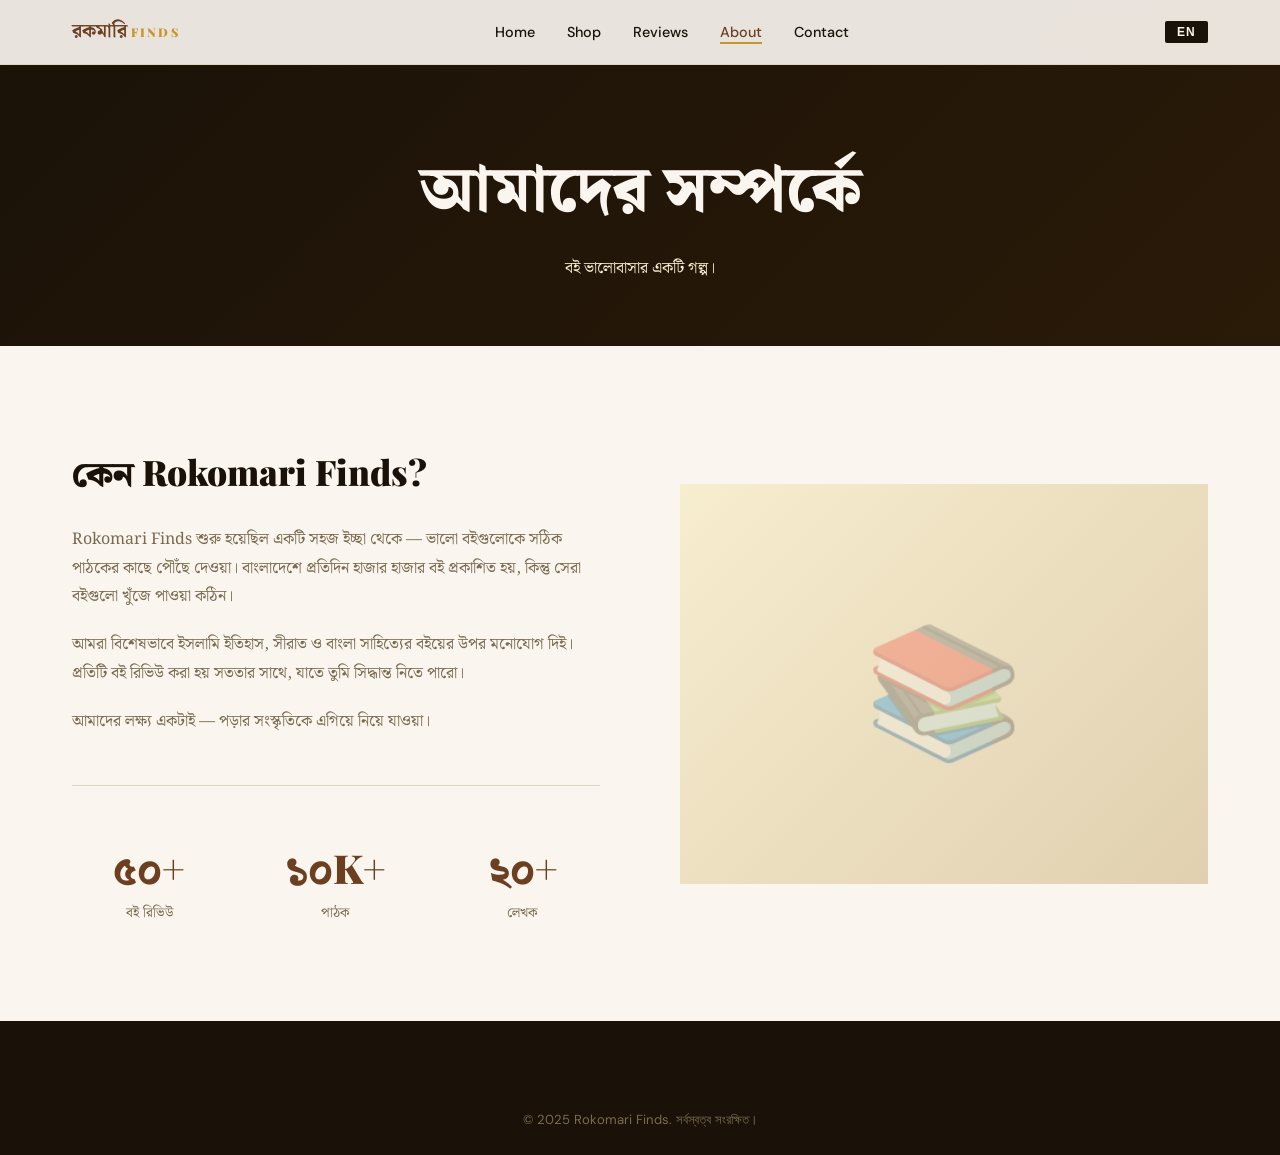
==== about.html @ fe4c518a "Bookshop files" ====
<!DOCTYPE html>
<html lang="bn">
<head>
  <meta charset="UTF-8"/>
  <meta name="viewport" content="width=device-width, initial-scale=1.0"/>
  <title>About — Rokomari Finds</title>
  <link rel="preconnect" href="https://fonts.googleapis.com">
  <link href="https://fonts.googleapis.com/css2?family=Playfair+Display:ital,wght@0,400;0,700;0,900;1,400&family=Noto+Serif+Bengali:wght@400;600;700&family=DM+Sans:wght@300;400;500&display=swap" rel="stylesheet">
  <link rel="stylesheet" href="style.css">
</head>
<body>

<nav class="navbar" id="navbar">
  <div class="nav-inner">
    <a href="index.html" class="logo">
      <span class="logo-bn">রকমারি</span><span class="logo-en">FINDS</span>
    </a>
    <ul class="nav-links" id="navLinks">
      <li><a href="index.html">Home</a></li>
      <li><a href="shop.html">Shop</a></li>
      <li><a href="blog.html">Reviews</a></li>
      <li><a href="about.html" class="active">About</a></li>
      <li><a href="contact.html">Contact</a></li>
    </ul>
    <div class="nav-right">
      <button class="lang-toggle" id="langToggle" onclick="toggleLang()">EN</button>
      <button class="hamburger" id="hamburger" onclick="toggleMenu()">&#9776;</button>
    </div>
  </div>
</nav>

<section class="page-hero">
  <div class="container">
    <h1 data-bn="আমাদের সম্পর্কে" data-en="About Us">আমাদের সম্পর্কে</h1>
    <p data-bn="বই ভালোবাসার একটি গল্প।" data-en="A story born from love of books.">বই ভালোবাসার একটি গল্প।</p>
  </div>
</section>

<section class="section">
  <div class="container">
    <div class="about-grid">
      <div class="about-text">
        <h2 data-bn="কেন Rokomari Finds?" data-en="Why Rokomari Finds?">কেন Rokomari Finds?</h2>
        <p data-bn="Rokomari Finds শুরু হয়েছিল একটি সহজ ইচ্ছা থেকে — ভালো বইগুলোকে সঠিক পাঠকের কাছে পৌঁছে দেওয়া। বাংলাদেশে প্রতিদিন হাজার হাজার বই প্রকাশিত হয়, কিন্তু সেরা বইগুলো খুঁজে পাওয়া কঠিন।" data-en="Rokomari Finds started from a simple desire — to connect great books with the right readers. Thousands of books are published in Bangladesh every day, but finding the best ones is hard.">Rokomari Finds শুরু হয়েছিল একটি সহজ ইচ্ছা থেকে — ভালো বইগুলোকে সঠিক পাঠকের কাছে পৌঁছে দেওয়া।</p>
        <p data-bn="আমরা বিশেষভাবে ইসলামি ইতিহাস, সীরাত ও বাংলা সাহিত্যের বইয়ের উপর মনোযোগ দিই। প্রতিটি বই রিভিউ করা হয় সততার সাথে, যাতে তুমি সিদ্ধান্ত নিতে পারো।" data-en="We focus especially on Islamic history, Seerah, and Bengali literature. Every book is reviewed honestly so you can make an informed choice.">আমরা বিশেষভাবে ইসলামি ইতিহাস, সীরাত ও বাংলা সাহিত্যের বইয়ের উপর মনোযোগ দিই।</p>
        <p data-bn="আমাদের লক্ষ্য একটাই — পড়ার সংস্কৃতিকে এগিয়ে নিয়ে যাওয়া।" data-en="Our goal is simple — to advance the culture of reading.">আমাদের লক্ষ্য একটাই — পড়ার সংস্কৃতিকে এগিয়ে নিয়ে যাওয়া।</p>
        <div class="stats-row">
          <div class="stat-item">
            <div class="stat-num">৫০+</div>
            <div class="stat-label" data-bn="বই রিভিউ" data-en="Book Reviews">বই রিভিউ</div>
          </div>
          <div class="stat-item">
            <div class="stat-num">১০K+</div>
            <div class="stat-label" data-bn="পাঠক" data-en="Readers">পাঠক</div>
          </div>
          <div class="stat-item">
            <div class="stat-num">২০+</div>
            <div class="stat-label" data-bn="লেখক" data-en="Authors">লেখক</div>
          </div>
        </div>
      </div>
      <div class="about-visual">📚</div>
    </div>
  </div>
</section>

<footer class="footer">
  <div class="container">
    <div class="footer-bottom">
      <p>© 2025 Rokomari Finds. <span data-bn="সর্বস্বত্ব সংরক্ষিত।" data-en="All rights reserved.">সর্বস্বত্ব সংরক্ষিত।</span></p>
    </div>
  </div>
</footer>

<script src="data.js"></script>
<script src="main.js"></script>
</body>
</html>
---- style.css ----
/* ===== ROKOMARI FINDS — STYLESHEET ===== */

:root {
  --cream: #faf6ef;
  --warm-white: #fffdf8;
  --ink: #1a1208;
  --brown: #6b3f1f;
  --gold: #c9952a;
  --gold-light: #f0d080;
  --rust: #b84c2a;
  --sage: #4a6741;
  --pale-gold: #f7edcf;
  --border: #e0d5c0;
  --muted: #7a6a50;
  --shadow: rgba(26,18,8,0.10);
  --font-display: 'Playfair Display', 'Noto Serif Bengali', serif;
  --font-bn: 'Noto Serif Bengali', serif;
  --font-body: 'DM Sans', sans-serif;
}

*, *::before, *::after { box-sizing: border-box; margin: 0; padding: 0; }

html { scroll-behavior: smooth; }

body {
  background: var(--cream);
  color: var(--ink);
  font-family: var(--font-body);
  overflow-x: hidden;
  font-size: 16px;
  line-height: 1.7;
}

/* ===== NAVBAR ===== */
.navbar {
  position: fixed; top: 0; left: 0; right: 0; z-index: 100;
  background: rgba(250,246,239,0.92);
  backdrop-filter: blur(12px);
  border-bottom: 1px solid var(--border);
  transition: box-shadow 0.3s;
}
.navbar.scrolled { box-shadow: 0 2px 20px var(--shadow); }
.nav-inner {
  max-width: 1200px; margin: 0 auto;
  display: flex; align-items: center; justify-content: space-between;
  padding: 0 2rem; height: 64px;
}
.logo {
  text-decoration: none;
  display: flex; align-items: baseline; gap: 4px;
}
.logo-bn {
  font-family: var(--font-bn);
  font-size: 1.2rem; font-weight: 700;
  color: var(--brown);
}
.logo-en {
  font-family: var(--font-display);
  font-size: 0.75rem; font-weight: 900;
  letter-spacing: 0.18em;
  color: var(--gold);
  text-transform: uppercase;
}
.nav-links {
  display: flex; list-style: none; gap: 2rem;
}
.nav-links a {
  text-decoration: none; color: var(--ink);
  font-size: 0.9rem; font-weight: 500;
  transition: color 0.2s;
  position: relative;
}
.nav-links a::after {
  content: ''; position: absolute; bottom: -3px; left: 0;
  width: 0; height: 2px; background: var(--gold);
  transition: width 0.3s;
}
.nav-links a:hover::after, .nav-links a.active::after { width: 100%; }
.nav-links a:hover, .nav-links a.active { color: var(--brown); }
.nav-right { display: flex; align-items: center; gap: 1rem; }
.lang-toggle {
  background: var(--ink); color: var(--cream);
  border: none; padding: 4px 12px;
  font-size: 0.75rem; font-weight: 700;
  letter-spacing: 0.1em; cursor: pointer;
  border-radius: 2px; transition: background 0.2s;
}
.lang-toggle:hover { background: var(--gold); color: var(--ink); }
.hamburger {
  display: none; background: none; border: none;
  font-size: 1.4rem; cursor: pointer; color: var(--ink);
}

/* ===== HERO ===== */
.hero {
  min-height: 100vh;
  padding: 100px 2rem 4rem;
  display: flex; align-items: center; justify-content: center;
  position: relative; overflow: hidden;
  background: linear-gradient(135deg, var(--cream) 0%, var(--pale-gold) 60%, #f0e8d0 100%);
}
.hero-bg-text {
  position: absolute; top: 50%; left: 50%; transform: translate(-50%,-50%);
  font-family: var(--font-display);
  font-size: clamp(8rem, 20vw, 22rem);
  font-weight: 900; color: rgba(201,149,42,0.07);
  white-space: nowrap; pointer-events: none; user-select: none;
  letter-spacing: -0.02em;
}
.hero-content {
  max-width: 620px; z-index: 2; flex: 1;
  animation: fadeUp 0.9s ease both;
}
.hero-tag {
  display: inline-block;
  background: var(--gold);
  color: var(--ink); font-size: 0.78rem;
  font-weight: 700; letter-spacing: 0.12em;
  text-transform: uppercase; padding: 5px 14px;
  margin-bottom: 1.5rem;
}
.hero-title {
  font-family: var(--font-display);
  font-size: clamp(2.8rem, 6vw, 5rem);
  font-weight: 900; line-height: 1.08;
  color: var(--ink); margin-bottom: 1.5rem;
  display: flex; flex-direction: column; gap: 0;
}
.hero-title .italic-serif { font-style: italic; color: var(--brown); }
.hero-sub {
  font-family: var(--font-bn);
  font-size: 1.05rem; color: var(--muted);
  margin-bottom: 2.5rem; max-width: 480px;
}
.hero-cta { display: flex; gap: 1rem; flex-wrap: wrap; }

/* ===== BUTTONS ===== */
.btn-primary {
  display: inline-block; text-decoration: none;
  background: var(--ink); color: var(--cream);
  padding: 14px 32px; font-size: 0.9rem; font-weight: 600;
  letter-spacing: 0.05em;
  transition: background 0.2s, transform 0.15s;
}
.btn-primary:hover { background: var(--brown); transform: translateY(-2px); }
.btn-ghost {
  display: inline-block; text-decoration: none;
  background: transparent; color: var(--ink);
  padding: 13px 30px; font-size: 0.9rem; font-weight: 600;
  border: 2px solid var(--ink);
  transition: all 0.2s;
}
.btn-ghost:hover { background: var(--ink); color: var(--cream); }

/* ===== BOOK STACK VISUAL ===== */
.hero-visual {
  flex: 0 0 auto; display: flex; align-items: center; justify-content: center;
  z-index: 2; padding-left: 4rem;
}
.book-stack {
  position: relative; width: 200px; height: 300px;
}
.book {
  position: absolute;
  border-radius: 3px 6px 6px 3px;
  display: flex; align-items: center; justify-content: center;
  box-shadow: 4px 4px 20px rgba(0,0,0,0.2);
  writing-mode: vertical-rl; text-orientation: mixed;
  font-family: var(--font-bn); font-size: 0.75rem;
  font-weight: 700; color: white; padding: 12px 8px;
  cursor: default;
}
.book span { transform: rotate(180deg); }
.b1 { width: 44px; height: 260px; background: #1a3a5c; left: 10px; top: 20px; transform: rotate(-3deg); transition: transform 0.3s; }
.b2 { width: 44px; height: 240px; background: var(--brown); left: 58px; top: 30px; transform: rotate(2deg); transition: transform 0.3s; }
.b3 { width: 44px; height: 270px; background: var(--sage); left: 106px; top: 15px; transform: rotate(-1deg); transition: transform 0.3s; }
.b4 { width: 44px; height: 250px; background: var(--rust); left: 152px; top: 25px; transform: rotate(3deg); transition: transform 0.3s; }
.book:hover { transform: rotate(0deg) translateY(-8px) !important; }

.hero-scroll {
  position: absolute; bottom: 2rem; left: 50%; transform: translateX(-50%);
}
.hero-scroll span {
  display: block; width: 2px; height: 60px;
  background: linear-gradient(to bottom, var(--gold), transparent);
  animation: scrollPulse 1.8s ease-in-out infinite;
}

/* ===== MARQUEE ===== */
.marquee-bar {
  background: var(--ink); color: var(--gold-light);
  padding: 12px 0; overflow: hidden;
}
.marquee-track {
  display: flex; gap: 2rem;
  animation: marquee 30s linear infinite;
  white-space: nowrap;
  font-size: 0.78rem; font-weight: 700;
  letter-spacing: 0.12em; text-transform: uppercase;
}
.marquee-track span { flex-shrink: 0; }

/* ===== SECTIONS ===== */
.section { padding: 6rem 0; }
.container { max-width: 1200px; margin: 0 auto; padding: 0 2rem; }
.section-head {
  margin-bottom: 3rem;
  display: flex; flex-direction: column; gap: 0.5rem;
}
.section-label {
  font-size: 0.72rem; font-weight: 700;
  letter-spacing: 0.2em; text-transform: uppercase;
  color: var(--gold);
}
.section-head h2 {
  font-family: var(--font-display);
  font-size: clamp(1.8rem, 3.5vw, 2.8rem);
  font-weight: 900; color: var(--ink);
  line-height: 1.1;
}

/* ===== BOOKS GRID ===== */
.books-grid {
  display: grid;
  grid-template-columns: repeat(auto-fill, minmax(220px, 1fr));
  gap: 2rem;
  margin-bottom: 3rem;
}
.book-card {
  background: var(--warm-white);
  border: 1px solid var(--border);
  overflow: hidden;
  transition: transform 0.25s, box-shadow 0.25s;
  cursor: pointer;
}
.book-card:hover {
  transform: translateY(-6px);
  box-shadow: 0 16px 40px var(--shadow);
}
.book-cover {
  height: 200px; overflow: hidden;
  background: linear-gradient(135deg, var(--pale-gold), #e8dcc0);
  display: flex; align-items: center; justify-content: center;
  position: relative;
}
.book-cover-inner {
  width: 110px; height: 160px;
  display: flex; align-items: center; justify-content: center;
  box-shadow: 6px 6px 20px rgba(0,0,0,0.25);
  font-family: var(--font-bn);
  font-size: 0.75rem; font-weight: 700;
  color: white; text-align: center; padding: 10px;
  border-radius: 2px 4px 4px 2px;
}
.book-info { padding: 1rem; }
.book-category {
  font-size: 0.68rem; font-weight: 700;
  letter-spacing: 0.1em; text-transform: uppercase;
  color: var(--gold); margin-bottom: 0.3rem;
}
.book-title {
  font-family: var(--font-display);
  font-size: 1rem; font-weight: 700;
  color: var(--ink); margin-bottom: 0.2rem;
  line-height: 1.3;
}
.book-author {
  font-size: 0.82rem; color: var(--muted);
  margin-bottom: 0.8rem;
}
.book-price {
  display: flex; align-items: center; justify-content: space-between;
}
.price { font-weight: 800; color: var(--brown); font-size: 1rem; }
.btn-small {
  background: var(--ink); color: var(--cream);
  border: none; padding: 6px 14px;
  font-size: 0.78rem; font-weight: 600;
  cursor: pointer; transition: background 0.2s;
  text-decoration: none;
}
.btn-small:hover { background: var(--brown); }

/* ===== QUOTE BAND ===== */
.quote-band {
  background: var(--ink); color: var(--cream);
  padding: 5rem 2rem; text-align: center;
}
.quote-band blockquote {
  max-width: 700px; margin: 0 auto; position: relative;
}
.quote-mark {
  font-family: var(--font-display);
  font-size: 8rem; line-height: 0.5;
  color: var(--gold); opacity: 0.3;
  position: absolute; top: 0; left: -2rem;
}
.quote-band p {
  font-family: var(--font-display);
  font-size: clamp(1.2rem, 2.5vw, 1.8rem);
  font-style: italic; font-weight: 400;
  color: var(--pale-gold); line-height: 1.5;
}

/* ===== REVIEWS GRID ===== */
.reviews-grid {
  display: grid;
  grid-template-columns: repeat(auto-fill, minmax(320px, 1fr));
  gap: 2rem; margin-bottom: 3rem;
}
.review-card {
  background: var(--warm-white);
  border: 1px solid var(--border);
  padding: 2rem; position: relative;
  transition: transform 0.25s, box-shadow 0.25s;
}
.review-card:hover {
  transform: translateY(-4px);
  box-shadow: 0 12px 30px var(--shadow);
}
.review-tag {
  font-size: 0.68rem; font-weight: 700;
  letter-spacing: 0.15em; text-transform: uppercase;
  color: var(--rust); margin-bottom: 0.8rem;
  display: block;
}
.review-title {
  font-family: var(--font-display);
  font-size: 1.15rem; font-weight: 700;
  color: var(--ink); margin-bottom: 0.3rem;
  line-height: 1.3;
}
.review-book-name {
  font-size: 0.82rem; color: var(--muted);
  margin-bottom: 1rem;
}
.review-excerpt {
  font-family: var(--font-bn);
  font-size: 0.9rem; color: var(--muted);
  line-height: 1.7; margin-bottom: 1.2rem;
}
.review-footer {
  display: flex; align-items: center; justify-content: space-between;
}
.review-stars { color: var(--gold); letter-spacing: 2px; font-size: 0.8rem; }
.read-more {
  font-size: 0.8rem; font-weight: 700;
  color: var(--brown); text-decoration: none;
  border-bottom: 1px solid var(--gold);
  padding-bottom: 1px; transition: color 0.2s;
}
.read-more:hover { color: var(--rust); }

/* ===== NEWSLETTER ===== */
.newsletter-section { padding: 5rem 0; background: var(--pale-gold); }
.newsletter-card {
  display: flex; align-items: center; justify-content: space-between;
  gap: 3rem; flex-wrap: wrap;
  padding: 3rem; background: white;
  border: 2px solid var(--border);
}
.nl-text h3 {
  font-family: var(--font-display);
  font-size: 1.5rem; font-weight: 800;
  color: var(--ink); margin-bottom: 0.5rem;
}
.nl-text p { font-family: var(--font-bn); color: var(--muted); }
.nl-form { display: flex; gap: 0; flex-wrap: wrap; }
.nl-form input {
  padding: 14px 18px; border: 2px solid var(--ink);
  border-right: none; font-size: 0.9rem;
  background: var(--cream); min-width: 260px;
  outline: none; font-family: var(--font-bn);
}
.nl-form button {
  background: var(--ink); color: var(--cream);
  border: 2px solid var(--ink); padding: 14px 24px;
  font-size: 0.9rem; font-weight: 700;
  cursor: pointer; font-family: var(--font-bn);
  transition: background 0.2s;
}
.nl-form button:hover { background: var(--brown); border-color: var(--brown); }

/* ===== FOOTER ===== */
.footer { background: var(--ink); color: #c8bca6; padding: 4rem 0 0; }
.footer-top {
  display: grid; grid-template-columns: 2fr 1fr 1fr;
  gap: 3rem; padding-bottom: 3rem;
  border-bottom: 1px solid rgba(255,255,255,0.1);
}
.footer-brand .logo { margin-bottom: 1rem; }
.footer-brand p { font-family: var(--font-bn); font-size: 0.9rem; line-height: 1.7; }
.footer-links h4, .footer-social h4 {
  font-family: var(--font-display); color: var(--pale-gold);
  font-size: 0.9rem; font-weight: 700;
  letter-spacing: 0.1em; text-transform: uppercase;
  margin-bottom: 1.2rem;
}
.footer-links ul { list-style: none; display: flex; flex-direction: column; gap: 0.6rem; }
.footer-links a {
  text-decoration: none; color: #c8bca6;
  font-size: 0.9rem; transition: color 0.2s;
  font-family: var(--font-bn);
}
.footer-links a:hover { color: var(--gold-light); }
.social-links { display: flex; flex-direction: column; gap: 0.6rem; }
.social-btn {
  display: inline-block; text-decoration: none;
  color: var(--ink); background: var(--pale-gold);
  padding: 6px 16px; font-size: 0.78rem; font-weight: 700;
  letter-spacing: 0.05em; transition: background 0.2s;
  width: fit-content;
}
.social-btn:hover { background: var(--gold); }
.footer-bottom {
  padding: 1.5rem 0; text-align: center;
  font-size: 0.82rem; color: #7a6a50;
}

/* ===== UTILITY ===== */
.center-cta { text-align: center; }

/* ===== ANIMATIONS ===== */
@keyframes fadeUp {
  from { opacity: 0; transform: translateY(30px); }
  to { opacity: 1; transform: translateY(0); }
}
@keyframes marquee {
  from { transform: translateX(0); }
  to { transform: translateX(-50%); }
}
@keyframes scrollPulse {
  0%, 100% { opacity: 1; transform: scaleY(1); }
  50% { opacity: 0.3; transform: scaleY(0.6); }
}

/* ===== PAGE HERO (inner pages) ===== */
.page-hero {
  padding: 130px 2rem 4rem;
  background: linear-gradient(135deg, var(--ink) 0%, #2a1a08 100%);
  color: var(--cream); text-align: center;
}
.page-hero h1 {
  font-family: var(--font-display);
  font-size: clamp(2.5rem, 5vw, 4rem);
  font-weight: 900; margin-bottom: 1rem;
}
.page-hero p { font-family: var(--font-bn); color: var(--pale-gold); }

/* ===== SHOP PAGE ===== */
.shop-filters {
  display: flex; gap: 1rem; flex-wrap: wrap;
  margin-bottom: 2.5rem; align-items: center;
}
.filter-btn {
  padding: 8px 20px; border: 2px solid var(--border);
  background: transparent; font-size: 0.82rem; font-weight: 600;
  cursor: pointer; transition: all 0.2s;
  font-family: var(--font-bn);
}
.filter-btn.active, .filter-btn:hover {
  background: var(--ink); color: var(--cream); border-color: var(--ink);
}
.search-bar {
  flex: 1; min-width: 200px;
  display: flex; gap: 0;
}
.search-bar input {
  flex: 1; padding: 10px 16px;
  border: 2px solid var(--border); border-right: none;
  font-size: 0.9rem; background: var(--warm-white);
  outline: none; font-family: var(--font-bn);
}
.search-bar button {
  background: var(--ink); color: var(--cream);
  border: 2px solid var(--ink); padding: 10px 18px;
  cursor: pointer; font-size: 0.9rem;
}

/* ===== BLOG PAGE ===== */
.blog-grid {
  display: grid;
  grid-template-columns: repeat(auto-fill, minmax(340px, 1fr));
  gap: 2.5rem;
}
.blog-card {
  background: var(--warm-white); border: 1px solid var(--border);
  overflow: hidden; transition: transform 0.25s, box-shadow 0.25s;
}
.blog-card:hover { transform: translateY(-5px); box-shadow: 0 14px 36px var(--shadow); }
.blog-card-img {
  height: 180px; overflow: hidden;
  background: linear-gradient(135deg, #1a3a5c, var(--brown));
  display: flex; align-items: center; justify-content: center;
}
.blog-card-img span {
  font-family: var(--font-display);
  font-size: 3rem; color: rgba(255,255,255,0.15);
  font-weight: 900;
}
.blog-card-body { padding: 1.5rem; }
.blog-meta { font-size: 0.72rem; color: var(--muted); margin-bottom: 0.6rem; letter-spacing: 0.05em; }
.blog-card-title {
  font-family: var(--font-display); font-size: 1.1rem;
  font-weight: 700; color: var(--ink); margin-bottom: 0.5rem; line-height: 1.3;
}
.blog-card-excerpt { font-family: var(--font-bn); font-size: 0.88rem; color: var(--muted); line-height: 1.7; margin-bottom: 1rem; }

/* ===== ABOUT PAGE ===== */
.about-grid { display: grid; grid-template-columns: 1fr 1fr; gap: 5rem; align-items: center; }
.about-text h2 { font-family: var(--font-display); font-size: 2.2rem; font-weight: 900; color: var(--ink); margin-bottom: 1.5rem; }
.about-text p { font-family: var(--font-bn); color: var(--muted); margin-bottom: 1.2rem; font-size: 1rem; line-height: 1.8; }
.about-visual {
  height: 400px; background: linear-gradient(135deg, var(--pale-gold), #e0d0b0);
  display: flex; align-items: center; justify-content: center;
  font-family: var(--font-display); font-size: 8rem;
  color: rgba(201,149,42,0.3);
}
.stats-row { display: grid; grid-template-columns: repeat(3, 1fr); gap: 2rem; margin-top: 3rem; padding-top: 3rem; border-top: 1px solid var(--border); }
.stat-item { text-align: center; }
.stat-num { font-family: var(--font-display); font-size: 2.5rem; font-weight: 900; color: var(--brown); }
.stat-label { font-family: var(--font-bn); font-size: 0.85rem; color: var(--muted); }

/* ===== CONTACT PAGE ===== */
.contact-grid { display: grid; grid-template-columns: 1fr 1.5fr; gap: 4rem; }
.contact-info h3 { font-family: var(--font-display); font-size: 1.5rem; font-weight: 700; margin-bottom: 1.5rem; }
.contact-item { display: flex; gap: 1rem; margin-bottom: 1.5rem; align-items: flex-start; }
.contact-icon { font-size: 1.3rem; }
.contact-details h4 { font-weight: 700; font-size: 0.9rem; margin-bottom: 0.2rem; }
.contact-details p { font-family: var(--font-bn); font-size: 0.88rem; color: var(--muted); }
.contact-form { display: flex; flex-direction: column; gap: 1rem; }
.form-group { display: flex; flex-direction: column; gap: 0.4rem; }
.form-group label { font-size: 0.82rem; font-weight: 700; color: var(--ink); font-family: var(--font-bn); }
.form-group input, .form-group textarea, .form-group select {
  padding: 12px 16px; border: 2px solid var(--border);
  font-size: 0.9rem; background: var(--warm-white);
  outline: none; font-family: var(--font-bn);
  transition: border-color 0.2s;
}
.form-group input:focus, .form-group textarea:focus { border-color: var(--gold); }
.form-group textarea { resize: vertical; min-height: 120px; }

/* ===== TOAST ===== */
.toast {
  position: fixed; bottom: 2rem; right: 2rem; z-index: 999;
  background: var(--ink); color: var(--pale-gold);
  padding: 14px 24px; font-family: var(--font-bn); font-size: 0.9rem;
  transform: translateY(100px); opacity: 0;
  transition: all 0.4s ease;
}
.toast.show { transform: translateY(0); opacity: 1; }

/* ===== RESPONSIVE ===== */
@media (max-width: 900px) {
  .hero { flex-direction: column; text-align: center; gap: 3rem; }
  .hero-visual { padding-left: 0; }
  .hero-sub { margin: 0 auto 2.5rem; }
  .hero-cta { justify-content: center; }
  .footer-top { grid-template-columns: 1fr 1fr; }
  .about-grid, .contact-grid { grid-template-columns: 1fr; }
  .about-visual { height: 200px; }
}
@media (max-width: 700px) {
  .nav-links { display: none; flex-direction: column; position: absolute; top: 64px; left: 0; right: 0; background: var(--cream); border-bottom: 1px solid var(--border); padding: 1rem 2rem; gap: 1rem; }
  .nav-links.open { display: flex; }
  .hamburger { display: block; }
  .footer-top { grid-template-columns: 1fr; }
  .newsletter-card { flex-direction: column; }
  .nl-form { flex-direction: column; }
  .nl-form input { border-right: 2px solid var(--ink); }
  .stats-row { grid-template-columns: 1fr; gap: 1.5rem; }
}
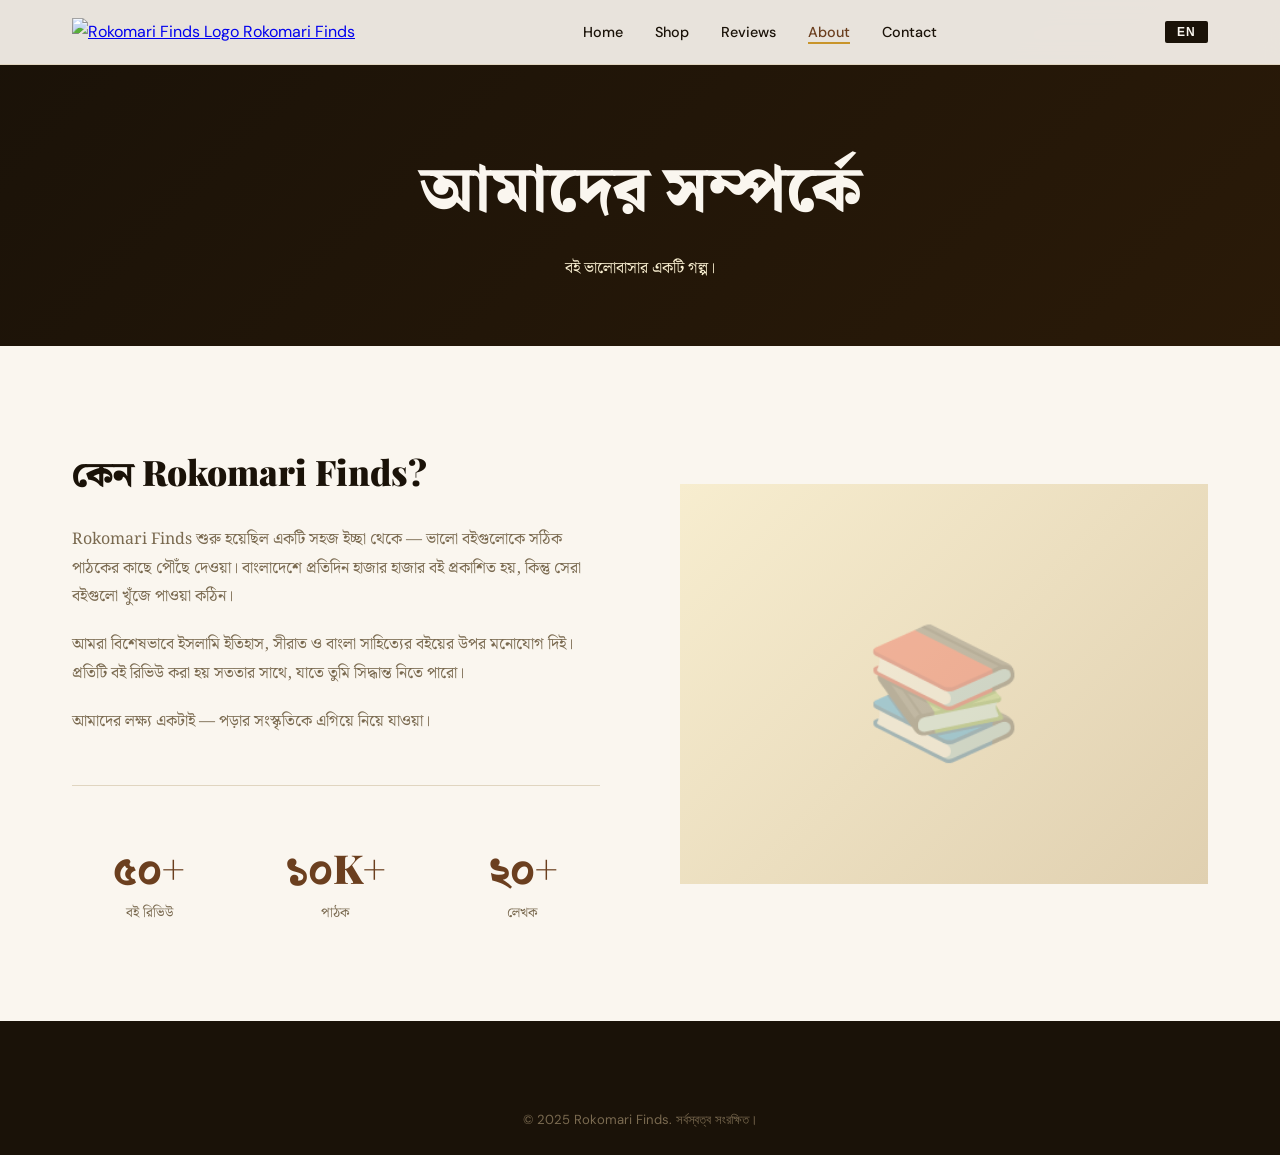
==== commit 4cea3020: "Update about.html" ====
--- a/about.html
+++ b/about.html
@@ -12,8 +12,9 @@
 
 <nav class="navbar" id="navbar">
   <div class="nav-inner">
-    <a href="index.html" class="logo">
-      <span class="logo-bn">রকমারি</span><span class="logo-en">FINDS</span>
+    <a href="index.html" class="logo-group">
+      <img src="logo.jpg" alt="Rokomari Finds Logo" class="main-nav-logo">
+      <span class="rokomari-finds-text">Rokomari Finds</span>
     </a>
     <ul class="nav-links" id="navLinks">
       <li><a href="index.html">Home</a></li>
--- a/style.css
+++ b/style.css
@@ -47,19 +47,24 @@
 }
 .logo {
   text-decoration: none;
-  display: flex; align-items: baseline; gap: 4px;
-}
-.logo-bn {
-  font-family: var(--font-bn);
-  font-size: 1.2rem; font-weight: 700;
-  color: var(--brown);
+  display: flex;
+  align-items: center; 
+  gap: 12px;           
+}
+.nav-logo-img {
+  width: 50px;         
+  height: auto;
+  padding-top: 5px;    
+  display: block;
 }
 .logo-en {
-  font-family: var(--font-display);
-  font-size: 0.75rem; font-weight: 900;
-  letter-spacing: 0.18em;
-  color: var(--gold);
-  text-transform: uppercase;
+  font-family: 'Cinzel', serif; 
+  font-size: 1.6rem;           
+  font-weight: 700;
+  color: #1a3055;               
+  text-transform: capitalize; 
+  margin-top: -3px;
+  letter-spacing: 0.5px;
 }
 .nav-links {
   display: flex; list-style: none; gap: 2rem;
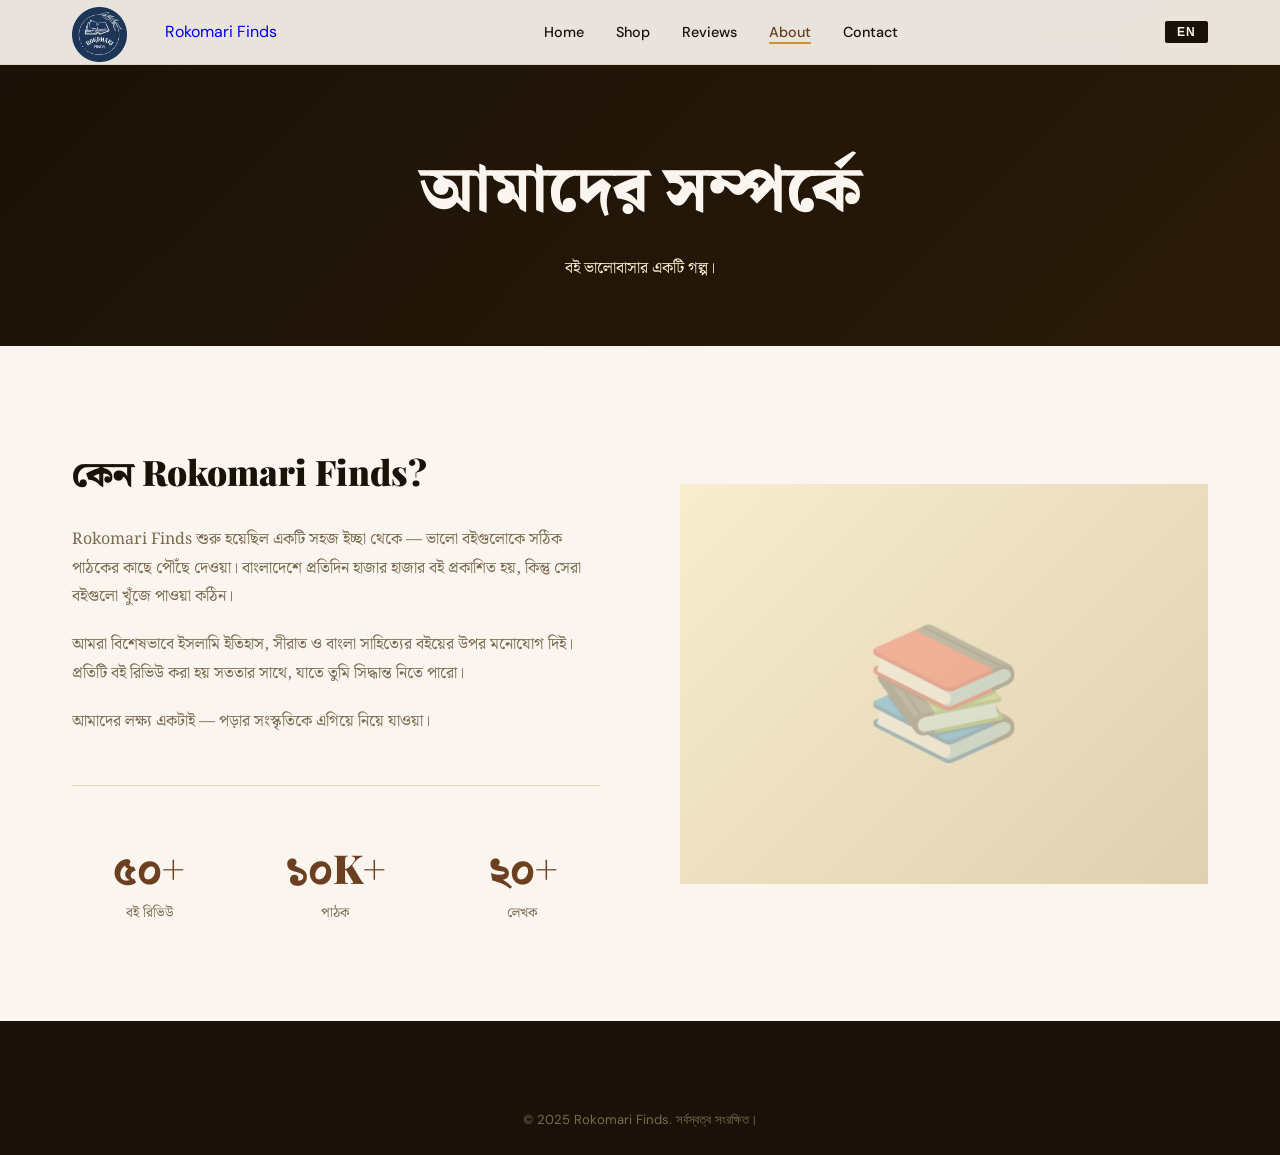
==== commit c01aa89d: "Update logo image and text in about.html" ====
--- a/about.html
+++ b/about.html
@@ -13,8 +13,8 @@
 <nav class="navbar" id="navbar">
   <div class="nav-inner">
     <a href="index.html" class="logo-group">
-      <img src="logo.jpg" alt="Rokomari Finds Logo" class="main-nav-logo">
-      <span class="rokomari-finds-text">Rokomari Finds</span>
+      <img src="logo.png" alt="Rokomari Finds Logo" class="main-nav-logo">
+      <span class="rokomari-finds">Rokomari Finds</span>
     </a>
     <ul class="nav-links" id="navLinks">
       <li><a href="index.html">Home</a></li>
--- a/style.css
+++ b/style.css
@@ -45,26 +45,27 @@
   display: flex; align-items: center; justify-content: space-between;
   padding: 0 2rem; height: 64px;
 }
-.logo {
+.logo-group {
   text-decoration: none;
-  display: flex;
-  align-items: center; 
-  gap: 12px;           
-}
-.nav-logo-img {
-  width: 50px;         
+  display: flex;         /* এটি লোগো এবং নামকে পাশাপাশি আনবে */
+  align-items: center;   /* এটি লোগো এবং নামকে উপর-নিচে সমান মাঝখানে রাখবে */
+  gap: 38px;             /* ১ সেমি দূরত্ব (প্রায় ৩৮ পিক্সেল) */
+  pointer-events: auto;
+}
+.main-nav-logo {
+  width: 55px;           /* লোগোর আকার */
   height: auto;
-  padding-top: 5px;    
   display: block;
-}
-.logo-en {
-  font-family: 'Cinzel', serif; 
-  font-size: 1.6rem;           
+  padding-top: 5px;      /* আপনার রিকোয়েস্ট অনুযায়ী লোগো সামান্য নিচে নামানো */
+}
+.rokomari-finds-text {
+  color: #1a3055;        /* লোগোর ডার্ক ব্লু কালার */
+  font-family: 'Playfair Display', serif; 
+  font-size: 1.8rem;     /* সাইজ সামান্য বাড়ানো হয়েছে */
   font-weight: 700;
-  color: #1a3055;               
-  text-transform: capitalize; 
-  margin-top: -3px;
-  letter-spacing: 0.5px;
+  white-space: nowrap;   /* নাম যেন কোনোভাবেই নিচে না নামে */
+  margin: 0;             /* অতিরিক্ত গ্যাপ কমানোর জন্য */
+  line-height: 1;        /* নিখুঁতভাবে মাঝখানে বসানোর জন্য */
 }
 .nav-links {
   display: flex; list-style: none; gap: 2rem;
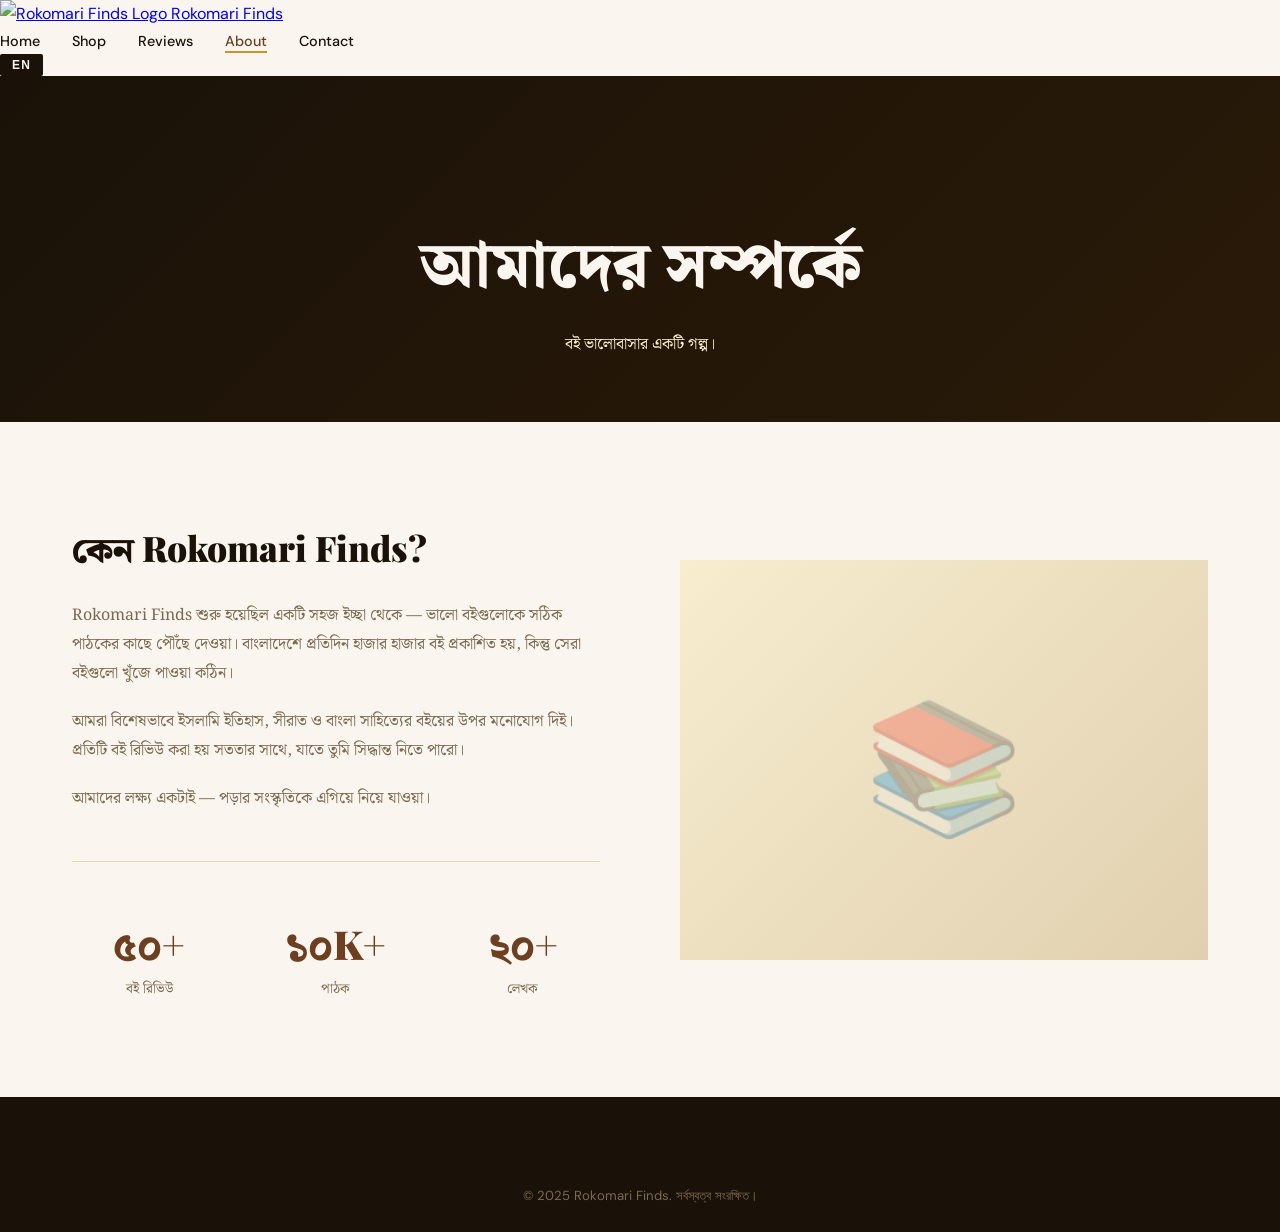
==== commit fbb2138b: "Update about.html" ====
--- a/about.html
+++ b/about.html
@@ -10,12 +10,10 @@
 </head>
 <body>
 
-<nav class="navbar" id="navbar">
-  <div class="nav-inner">
-    <a href="index.html" class="logo-group">
-      <img src="logo.png" alt="Rokomari Finds Logo" class="main-nav-logo">
-      <span class="rokomari-finds">Rokomari Finds</span>
-    </a>
+<a href="index.html" class="logo-wrapper">
+    <img src="logo.jpg" alt="Rokomari Finds Logo" class="nav-logo">
+    <span class="nav-title">Rokomari Finds</span>
+</a>
     <ul class="nav-links" id="navLinks">
       <li><a href="index.html">Home</a></li>
       <li><a href="shop.html">Shop</a></li>
--- a/style.css
+++ b/style.css
@@ -46,26 +46,26 @@
   padding: 0 2rem; height: 64px;
 }
 .logo-group {
-  text-decoration: none;
-  display: flex;         /* এটি লোগো এবং নামকে পাশাপাশি আনবে */
-  align-items: center;   /* এটি লোগো এবং নামকে উপর-নিচে সমান মাঝখানে রাখবে */
-  gap: 38px;             /* ১ সেমি দূরত্ব (প্রায় ৩৮ পিক্সেল) */
-  pointer-events: auto;
+  text-decoration: none !important;
+  display: flex !important;        
+  align-items: center  !important;  
+  gap: 38px  !important;            
+  pointer-events: auto !important;
 }
 .main-nav-logo {
-  width: 55px;           /* লোগোর আকার */
-  height: auto;
-  display: block;
-  padding-top: 5px;      /* আপনার রিকোয়েস্ট অনুযায়ী লোগো সামান্য নিচে নামানো */
+  width: 55px  !important;          
+  height: auto !important;
+  display: block !important;
+  padding-top: 5px !important;  
 }
 .rokomari-finds-text {
-  color: #1a3055;        /* লোগোর ডার্ক ব্লু কালার */
-  font-family: 'Playfair Display', serif; 
-  font-size: 1.8rem;     /* সাইজ সামান্য বাড়ানো হয়েছে */
-  font-weight: 700;
-  white-space: nowrap;   /* নাম যেন কোনোভাবেই নিচে না নামে */
-  margin: 0;             /* অতিরিক্ত গ্যাপ কমানোর জন্য */
-  line-height: 1;        /* নিখুঁতভাবে মাঝখানে বসানোর জন্য */
+  color: #1a3055  !important;        
+  font-family: 'Playfair Display', serif  !important; 
+  font-size: 1.8rem !important;    
+  font-weight: 700  !important;
+  white-space: nowrap  !important;   
+  margin: 0  !important;             
+  line-height: 1  !important;       
 }
 .nav-links {
   display: flex; list-style: none; gap: 2rem;
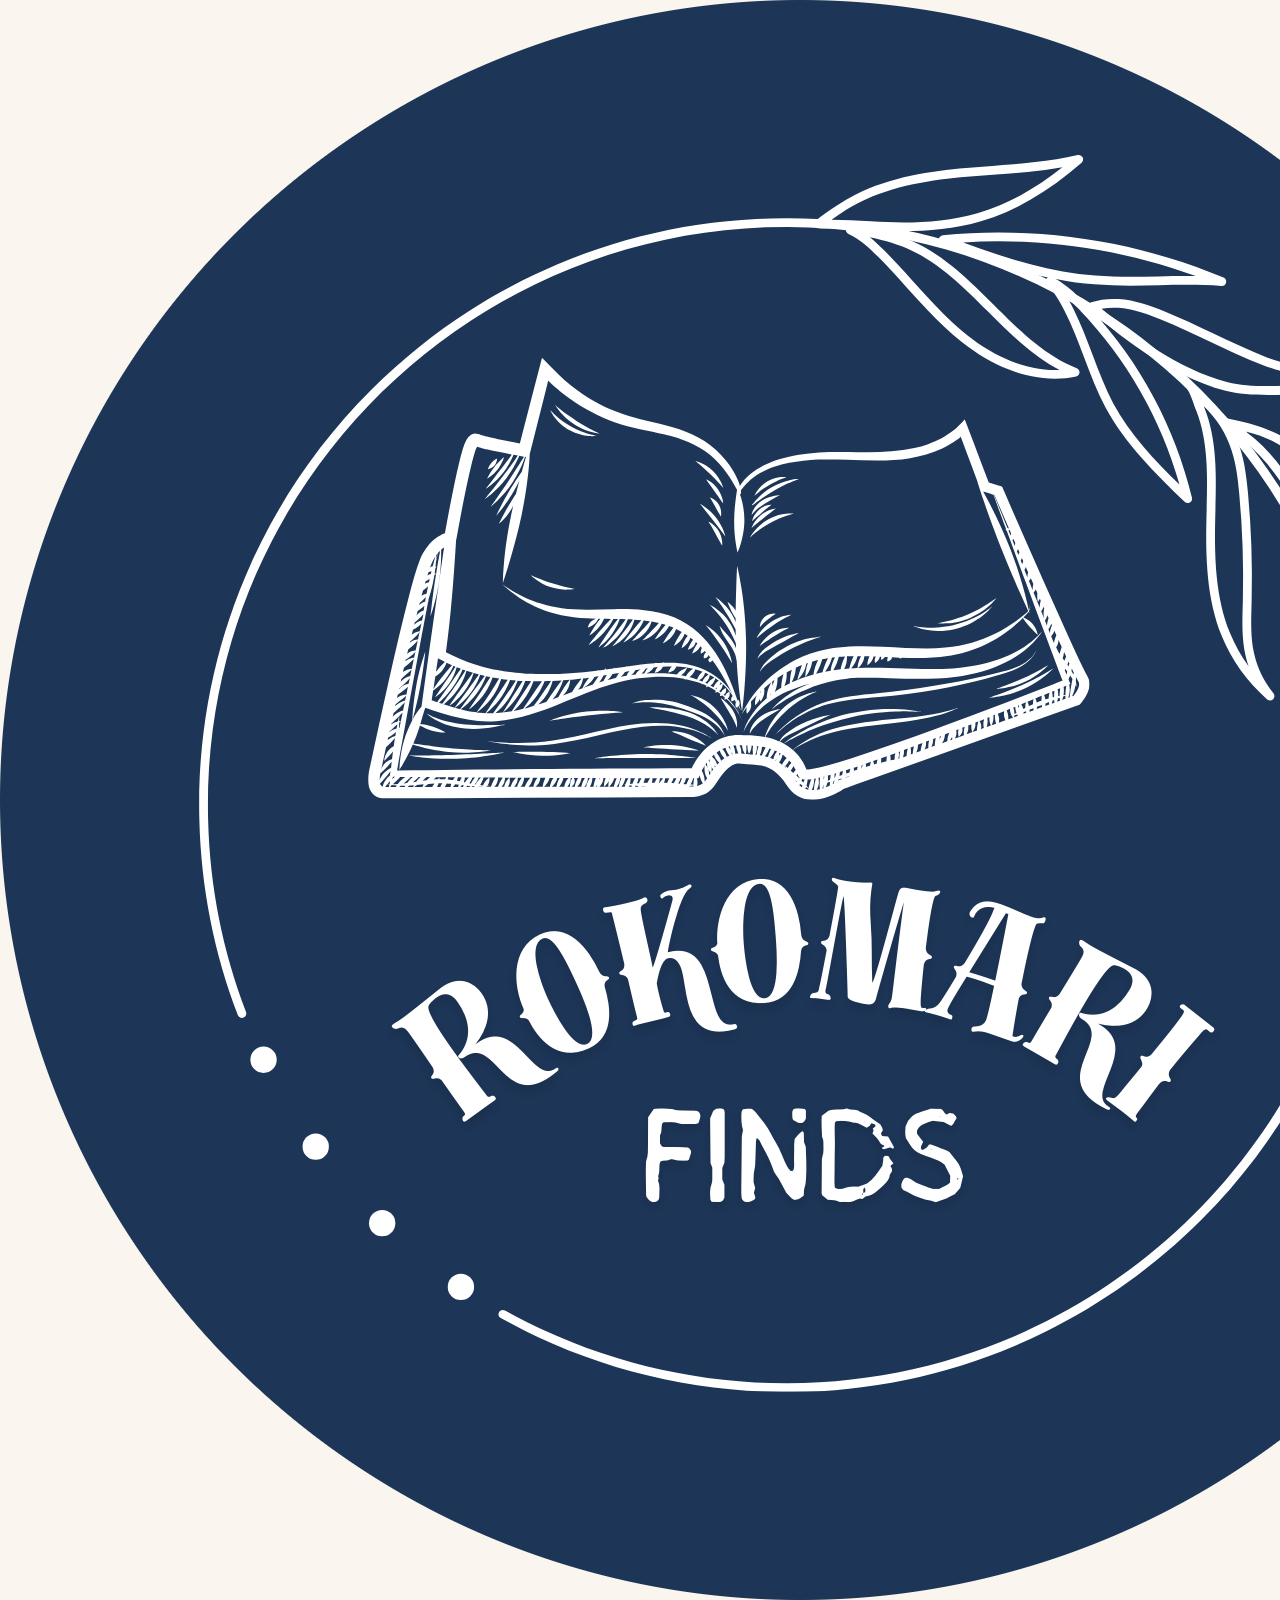
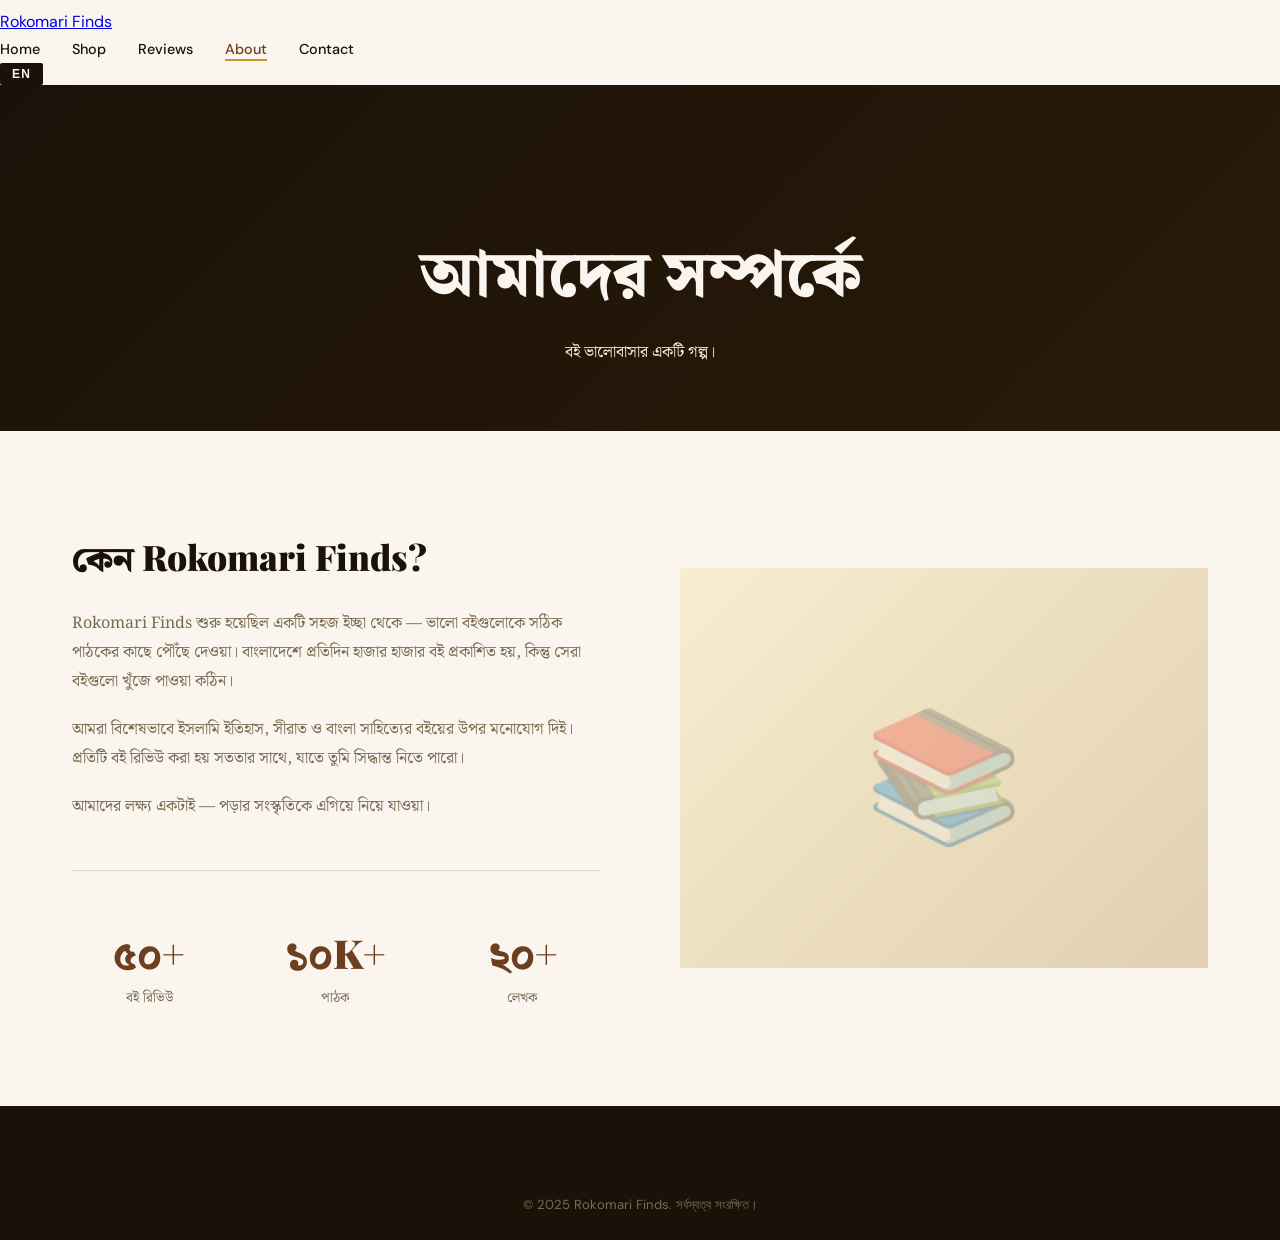
==== commit a755cbbf: "Change logo image source from logo.jpg to logo.png" ====
--- a/about.html
+++ b/about.html
@@ -11,7 +11,7 @@
 <body>
 
 <a href="index.html" class="logo-wrapper">
-    <img src="logo.jpg" alt="Rokomari Finds Logo" class="nav-logo">
+    <img src="logo.png" alt="Rokomari Finds Logo" class="nav-logo">
     <span class="nav-title">Rokomari Finds</span>
 </a>
     <ul class="nav-links" id="navLinks">
